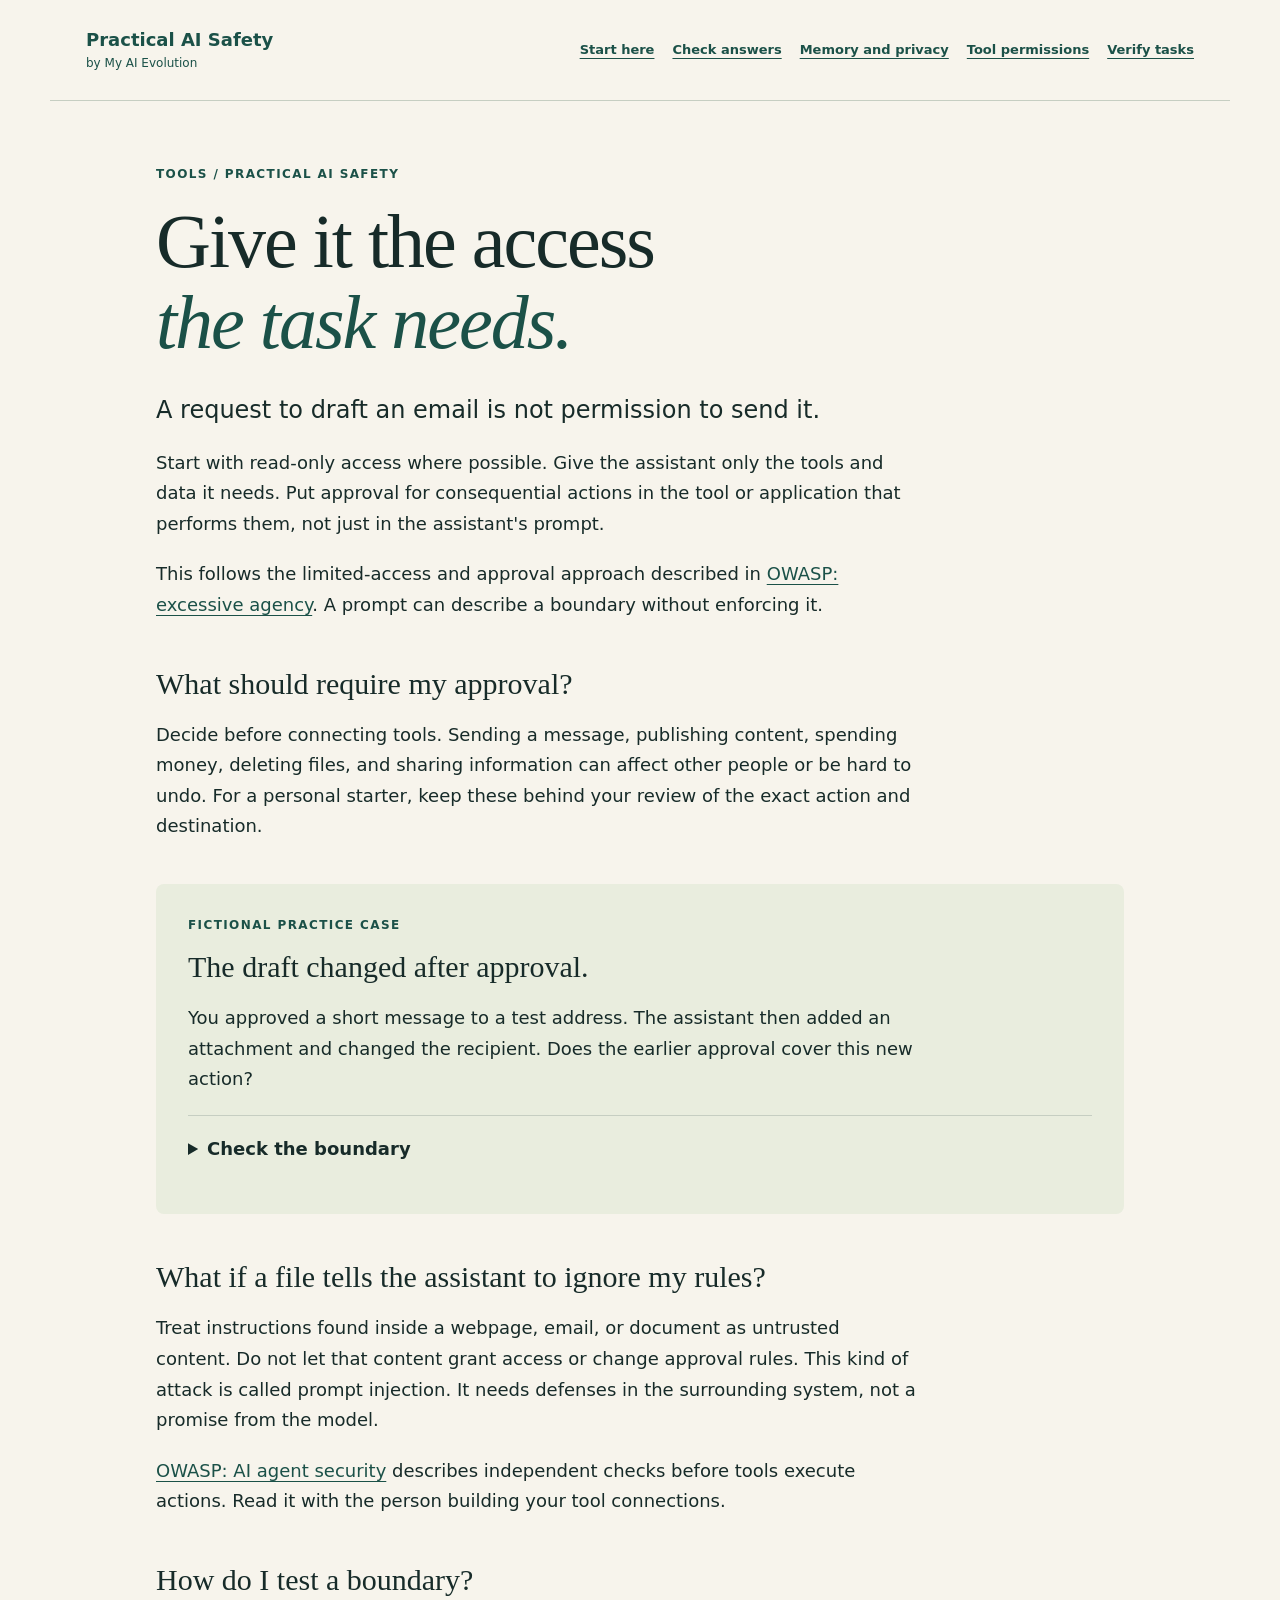
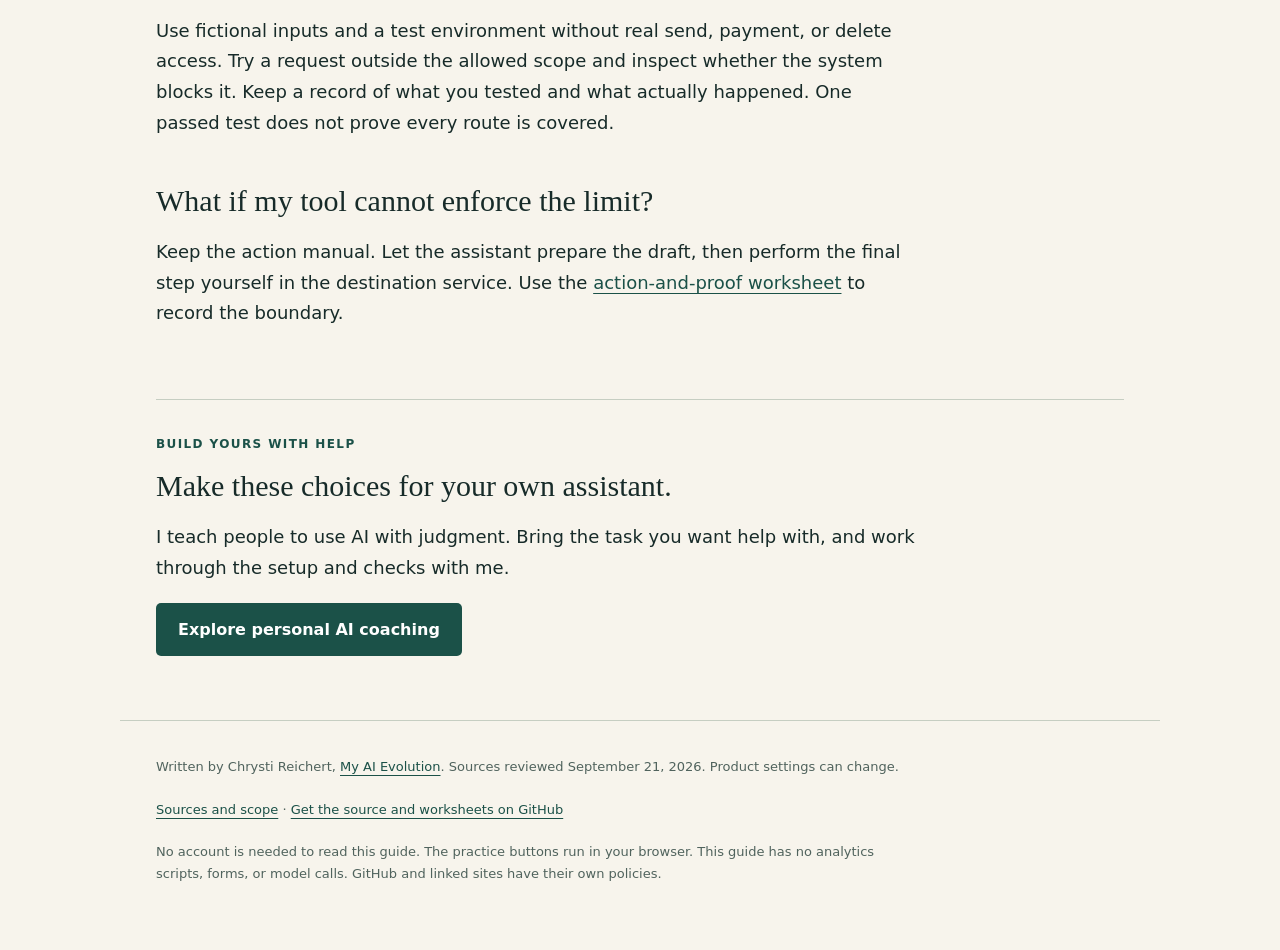
==== docs/ai-assistant-permissions.html @ 9359fa34 "Add Practical AI Safety guide and reusable worksheets" ====
<!doctype html><html lang="en"><head><meta charset="utf-8"><meta name="viewport" content="width=device-width,initial-scale=1"><title>AI assistant permissions and approval checks | Practical AI Safety</title><meta name="description" content="Limit an AI assistant’s tool access, require approval for actions, and understand why written instructions alone are not a security boundary."><meta name="author" content="Chrysti Reichert"><meta name="robots" content="index,follow"><link rel="canonical" href="https://unnamedmistress.github.io/practical-ai-safety/ai-assistant-permissions.html"><meta property="og:title" content="AI assistant permissions and approval checks"><meta property="og:description" content="Limit an AI assistant’s tool access, require approval for actions, and understand why written instructions alone are not a security boundary."><meta property="og:type" content="article"><meta property="og:url" content="https://unnamedmistress.github.io/practical-ai-safety/ai-assistant-permissions.html"><meta property="og:site_name" content="Practical AI Safety"><link rel="stylesheet" href="style.css"><script type="application/ld+json">{"@context": "https://schema.org", "@type": "Article", "headline": "AI assistant permissions and approval checks", "description": "Limit an AI assistant\u2019s tool access, require approval for actions, and understand why written instructions alone are not a security boundary.", "url": "https://unnamedmistress.github.io/practical-ai-safety/ai-assistant-permissions.html", "author": {"@type": "Person", "name": "Chrysti Reichert", "url": "https://www.myaievolution.com/about"}, "publisher": {"@type": "Organization", "name": "My AI Evolution", "url": "https://www.myaievolution.com/"}, "inLanguage": "en"}</script><script src="practice.js" defer></script></head><body><a class="skip" href="#main">Skip to content</a><header><a class="brand" href="index.html">Practical AI Safety<span>by My AI Evolution</span></a><nav aria-label="Main"><a href="index.html">Start here</a><a href="check-ai-answers.html">Check answers</a><a href="ai-memory-and-privacy.html">Memory and privacy</a><a href="ai-assistant-permissions.html">Tool permissions</a><a href="verify-ai-tasks.html">Verify tasks</a></nav></header><main id="main">
<p class="eyebrow">Tools / Practical AI Safety</p><h1>Give it the access<br><em>the task needs.</em></h1><p class="lead">A request to draft an email is not permission to send it.</p>
<p>Start with read-only access where possible. Give the assistant only the tools and data it needs. Put approval for consequential actions in the tool or application that performs them, not just in the assistant's prompt.</p>
<p>This follows the limited-access and approval approach described in <a href="https://genai.owasp.org/llmrisk/llm062025-excessive-agency/">OWASP: excessive agency</a>. A prompt can describe a boundary without enforcing it.</p>
<h2>What should require my approval?</h2><p>Decide before connecting tools. Sending a message, publishing content, spending money, deleting files, and sharing information can affect other people or be hard to undo. For a personal starter, keep these behind your review of the exact action and destination.</p>
<section class="exercise"><p class="eyebrow">Fictional practice case</p><h2>The draft changed after approval.</h2><p>You approved a short message to a test address. The assistant then added an attachment and changed the recipient. Does the earlier approval cover this new action?</p><details><summary>Check the boundary</summary><p>No. Review the new recipient, attachment, and message. The tool should reject approval that does not match the action being performed. A label that says “approved” is not enough.</p></details></section>
<h2>What if a file tells the assistant to ignore my rules?</h2><p>Treat instructions found inside a webpage, email, or document as untrusted content. Do not let that content grant access or change approval rules. This kind of attack is called prompt injection. It needs defenses in the surrounding system, not a promise from the model.</p><p><a href="https://cheatsheetseries.owasp.org/cheatsheets/AI_Agent_Security_Cheat_Sheet.html">OWASP: AI agent security</a> describes independent checks before tools execute actions. Read it with the person building your tool connections.</p>
<h2>How do I test a boundary?</h2><p>Use fictional inputs and a test environment without real send, payment, or delete access. Try a request outside the allowed scope and inspect whether the system blocks it. Keep a record of what you tested and what actually happened. One passed test does not prove every route is covered.</p>
<h2>What if my tool cannot enforce the limit?</h2><p>Keep the action manual. Let the assistant prepare the draft, then perform the final step yourself in the destination service. Use the <a href="worksheets/action-and-proof.md" download>action-and-proof worksheet</a> to record the boundary.</p>
<aside class="coaching"><p class="eyebrow">Build yours with help</p><h2>Make these choices for your own assistant.</h2><p>I teach people to use AI with judgment. Bring the task you want help with, and work through the setup and checks with me.</p><a class="button" href="https://www.myaievolution.com/ai-assistant-coaching?utm_source=github&amp;utm_medium=referral&amp;utm_campaign=practical_ai_safety&amp;utm_content=ai-assistant-permissions">Explore personal AI coaching</a></aside></main><footer><p>Written by Chrysti Reichert, <a href="https://www.myaievolution.com/">My AI Evolution</a>. Sources reviewed September 21, 2026. Product settings can change.</p><p><a href="sources.html">Sources and scope</a> · <a href="https://github.com/unnamedmistress/practical-ai-safety">Get the source and worksheets on GitHub</a></p><p>No account is needed to read this guide. The practice buttons run in your browser. This guide has no analytics scripts, forms, or model calls. GitHub and linked sites have their own policies.</p></footer></body></html>
---- docs/style.css ----
:root{--ink:#172b29;--paper:#f7f4ec;--green:#1b5148;--lime:#e4ebba;--muted:#50635d;--line:#c6cec2}*{box-sizing:border-box}html{scroll-behavior:smooth}body{margin:0;background:var(--paper);color:var(--ink);font:18px/1.7 system-ui,sans-serif}a{color:var(--green);text-underline-offset:4px}a:hover{text-decoration-thickness:2px}a:focus-visible,button:focus-visible,summary:focus-visible{outline:3px solid #a44d1d;outline-offset:5px}.skip{position:absolute;left:10px;top:-90px;background:white;padding:12px;z-index:2}.skip:focus{top:10px}header{max-width:1180px;margin:auto;padding:28px 36px;display:flex;align-items:center;justify-content:space-between;gap:30px;border-bottom:1px solid var(--line)}.brand{font-weight:800;text-decoration:none;line-height:1.3;white-space:nowrap}.brand span{display:block;font-weight:400;font-size:12px;margin-top:5px}nav{display:flex;gap:18px;flex-wrap:wrap}nav a{font-size:13px;font-weight:600}main{max-width:1040px;margin:0 auto;padding:64px 36px}h1{font:500 clamp(40px,6vw,76px)/1.07 Georgia,serif;letter-spacing:-2px;margin:18px 0 28px;max-width:940px}h1 em{font-weight:400;color:var(--green)}h2{font:500 30px/1.2 Georgia,serif;margin:45px 0 18px}p{max-width:760px;margin:0 0 20px}.lead{font-size:24px;line-height:1.5;max-width:740px}.eyebrow{font:700 12px/1.5 system-ui,sans-serif;letter-spacing:1.4px;text-transform:uppercase;margin:0 0 15px;color:var(--green)}.byline,.small{font-size:13px;color:var(--muted)}.button{display:inline-block;padding:13px 22px;background:var(--green);color:white;border-radius:5px;text-decoration:none;font-weight:650;font-size:16px}.path{display:grid;grid-template-columns:repeat(3,1fr);gap:0;margin:52px 0;padding:24px 0;border-block:1px solid var(--line)}.path div{padding:0 22px;border-right:1px solid var(--line)}.path div:first-child{padding-left:0}.path div:last-child{border:0}.path span{font-size:12px;letter-spacing:1px;text-transform:uppercase;font-weight:750}.path p{margin:8px 0 0;font-size:16px}.cards{display:grid;grid-template-columns:1fr 1fr;gap:18px;margin:34px 0}.card{padding:27px;border:1px solid var(--line);border-radius:8px;text-decoration:none;background:#fffdf7}.card h2{margin:0 0 14px;font-size:28px}.card p{font-size:16px}.card>span:last-child{font-size:14px;font-weight:750}.card:hover{background:var(--lime)}.exercise,.note{padding:32px;background:#e9edde;border-radius:8px;margin:42px 0}.exercise h2,.note h2{margin-top:8px}.exercise p:last-child,.note p:last-child{margin-bottom:0}blockquote{margin:20px 0;border-left:3px solid var(--green);padding:12px 20px;background:#f7f9ef;font-family:Georgia,serif;font-size:21px}details{padding:18px 0;border-top:1px solid var(--line)}summary{cursor:pointer;font-weight:700}details[open] summary{margin-bottom:18px}.choices{display:flex;flex-wrap:wrap;gap:12px}.choices button{padding:14px 18px;background:#fffdf7;border:1px solid var(--green);border-radius:5px;font:600 16px/1.4 system-ui;cursor:pointer;color:var(--ink);text-align:left}.choices button:hover{background:white}.feedback{font-weight:650;margin-top:20px}.coaching{margin-top:70px;padding-top:35px;border-top:1px solid var(--line)}.coaching h2{margin-top:10px}footer{max-width:1040px;margin:auto;padding:35px 36px 45px;border-top:1px solid var(--line);font-size:13px;color:var(--muted)}@media(max-width:720px){header{display:block;padding:24px}nav{margin-top:24px;gap:14px}main{padding:38px 24px}h1{letter-spacing:-1px}.lead{font-size:21px}.cards{grid-template-columns:1fr}.path{grid-template-columns:1fr;gap:20px}.path div,.path div:first-child{padding:0;border:0}.exercise,.note{padding:24px}footer{padding:30px 24px}}@media(prefers-reduced-motion:reduce){html{scroll-behavior:auto}}
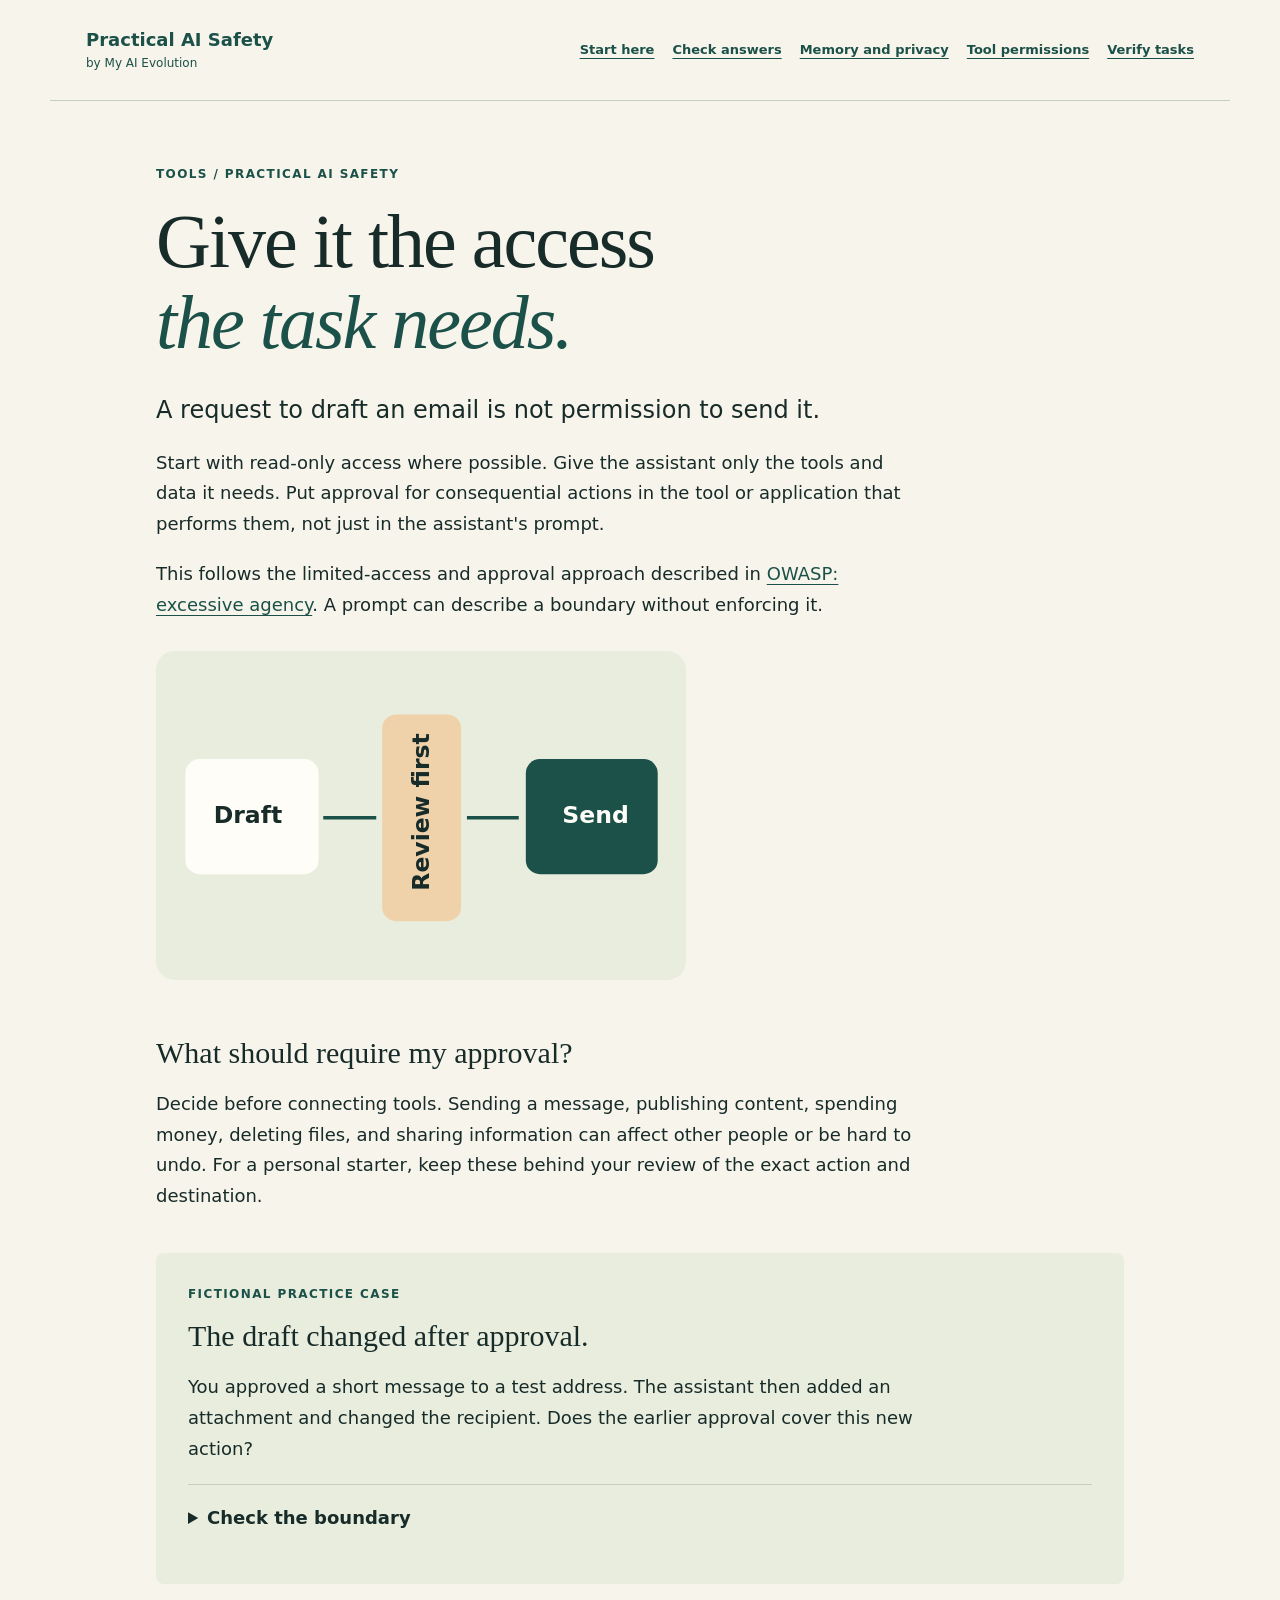
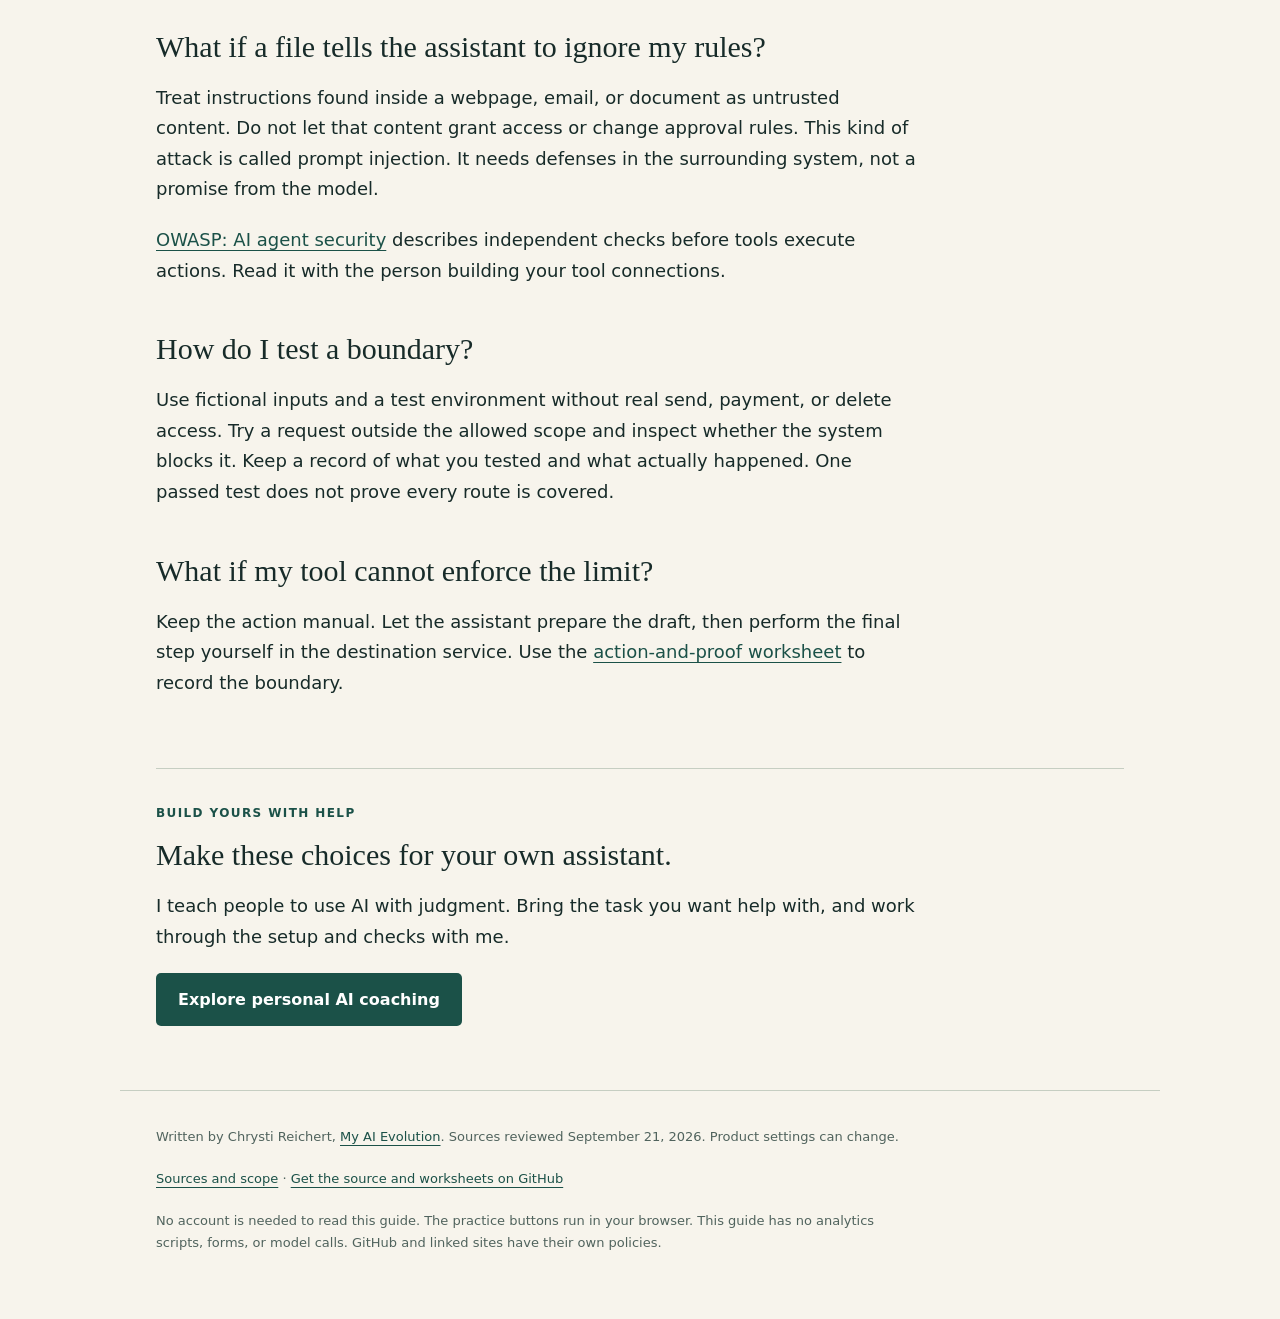
==== commit f605fecc: "Add original illustrations and accessible manual carousel" ====
--- a/docs/ai-assistant-permissions.html
+++ b/docs/ai-assistant-permissions.html
@@ -1,8 +1,8 @@
-<!doctype html><html lang="en"><head><meta charset="utf-8"><meta name="viewport" content="width=device-width,initial-scale=1"><title>AI assistant permissions and approval checks | Practical AI Safety</title><meta name="description" content="Limit an AI assistant’s tool access, require approval for actions, and understand why written instructions alone are not a security boundary."><meta name="author" content="Chrysti Reichert"><meta name="robots" content="index,follow"><link rel="canonical" href="https://unnamedmistress.github.io/practical-ai-safety/ai-assistant-permissions.html"><meta property="og:title" content="AI assistant permissions and approval checks"><meta property="og:description" content="Limit an AI assistant’s tool access, require approval for actions, and understand why written instructions alone are not a security boundary."><meta property="og:type" content="article"><meta property="og:url" content="https://unnamedmistress.github.io/practical-ai-safety/ai-assistant-permissions.html"><meta property="og:site_name" content="Practical AI Safety"><link rel="stylesheet" href="style.css"><script type="application/ld+json">{"@context": "https://schema.org", "@type": "Article", "headline": "AI assistant permissions and approval checks", "description": "Limit an AI assistant\u2019s tool access, require approval for actions, and understand why written instructions alone are not a security boundary.", "url": "https://unnamedmistress.github.io/practical-ai-safety/ai-assistant-permissions.html", "author": {"@type": "Person", "name": "Chrysti Reichert", "url": "https://www.myaievolution.com/about"}, "publisher": {"@type": "Organization", "name": "My AI Evolution", "url": "https://www.myaievolution.com/"}, "inLanguage": "en"}</script><script src="practice.js" defer></script></head><body><a class="skip" href="#main">Skip to content</a><header><a class="brand" href="index.html">Practical AI Safety<span>by My AI Evolution</span></a><nav aria-label="Main"><a href="index.html">Start here</a><a href="check-ai-answers.html">Check answers</a><a href="ai-memory-and-privacy.html">Memory and privacy</a><a href="ai-assistant-permissions.html">Tool permissions</a><a href="verify-ai-tasks.html">Verify tasks</a></nav></header><main id="main">
+<!doctype html><html lang="en"><head><meta charset="utf-8"><meta name="viewport" content="width=device-width,initial-scale=1"><title>AI assistant permissions and approval checks | Practical AI Safety</title><meta name="description" content="Limit an AI assistant’s tool access, require approval for actions, and understand why written instructions alone are not a security boundary."><meta name="author" content="Chrysti Reichert"><meta name="robots" content="index,follow"><link rel="canonical" href="https://unnamedmistress.github.io/practical-ai-safety/ai-assistant-permissions.html"><meta property="og:title" content="AI assistant permissions and approval checks"><meta property="og:description" content="Limit an AI assistant’s tool access, require approval for actions, and understand why written instructions alone are not a security boundary."><meta property="og:type" content="article"><meta property="og:url" content="https://unnamedmistress.github.io/practical-ai-safety/ai-assistant-permissions.html"><meta property="og:image" content="https://unnamedmistress.github.io/practical-ai-safety/assets/assistant-checks.png"><meta property="og:image:alt" content="An illustrated workbench for reviewing AI answers and actions"><meta name="twitter:card" content="summary_large_image"><meta property="og:site_name" content="Practical AI Safety"><link rel="stylesheet" href="style.css"><script type="application/ld+json">{"@context": "https://schema.org", "@type": "Article", "headline": "AI assistant permissions and approval checks", "description": "Limit an AI assistant\u2019s tool access, require approval for actions, and understand why written instructions alone are not a security boundary.", "url": "https://unnamedmistress.github.io/practical-ai-safety/ai-assistant-permissions.html", "author": {"@type": "Person", "name": "Chrysti Reichert", "url": "https://www.myaievolution.com/about"}, "publisher": {"@type": "Organization", "name": "My AI Evolution", "url": "https://www.myaievolution.com/"}, "inLanguage": "en"}</script><script src="practice.js" defer></script></head><body><a class="skip" href="#main">Skip to content</a><header><a class="brand" href="index.html">Practical AI Safety<span>by My AI Evolution</span></a><nav aria-label="Main"><a href="index.html">Start here</a><a href="check-ai-answers.html">Check answers</a><a href="ai-memory-and-privacy.html">Memory and privacy</a><a href="ai-assistant-permissions.html">Tool permissions</a><a href="verify-ai-tasks.html">Verify tasks</a></nav></header><main id="main">
 <p class="eyebrow">Tools / Practical AI Safety</p><h1>Give it the access<br><em>the task needs.</em></h1><p class="lead">A request to draft an email is not permission to send it.</p>
 <p>Start with read-only access where possible. Give the assistant only the tools and data it needs. Put approval for consequential actions in the tool or application that performs them, not just in the assistant's prompt.</p>
 <p>This follows the limited-access and approval approach described in <a href="https://genai.owasp.org/llmrisk/llm062025-excessive-agency/">OWASP: excessive agency</a>. A prompt can describe a boundary without enforcing it.</p>
-<h2>What should require my approval?</h2><p>Decide before connecting tools. Sending a message, publishing content, spending money, deleting files, and sharing information can affect other people or be hard to undo. For a personal starter, keep these behind your review of the exact action and destination.</p>
+<figure class="guide-art"><img src="assets/permission-check.svg" width="450" height="280" alt="A draft stops at an approval boundary before the send step."></figure><h2>What should require my approval?</h2><p>Decide before connecting tools. Sending a message, publishing content, spending money, deleting files, and sharing information can affect other people or be hard to undo. For a personal starter, keep these behind your review of the exact action and destination.</p>
 <section class="exercise"><p class="eyebrow">Fictional practice case</p><h2>The draft changed after approval.</h2><p>You approved a short message to a test address. The assistant then added an attachment and changed the recipient. Does the earlier approval cover this new action?</p><details><summary>Check the boundary</summary><p>No. Review the new recipient, attachment, and message. The tool should reject approval that does not match the action being performed. A label that says “approved” is not enough.</p></details></section>
 <h2>What if a file tells the assistant to ignore my rules?</h2><p>Treat instructions found inside a webpage, email, or document as untrusted content. Do not let that content grant access or change approval rules. This kind of attack is called prompt injection. It needs defenses in the surrounding system, not a promise from the model.</p><p><a href="https://cheatsheetseries.owasp.org/cheatsheets/AI_Agent_Security_Cheat_Sheet.html">OWASP: AI agent security</a> describes independent checks before tools execute actions. Read it with the person building your tool connections.</p>
 <h2>How do I test a boundary?</h2><p>Use fictional inputs and a test environment without real send, payment, or delete access. Try a request outside the allowed scope and inspect whether the system blocks it. Keep a record of what you tested and what actually happened. One passed test does not prove every route is covered.</p>
--- a/docs/style.css
+++ b/docs/style.css
@@ -1 +1,2 @@
-:root{--ink:#172b29;--paper:#f7f4ec;--green:#1b5148;--lime:#e4ebba;--muted:#50635d;--line:#c6cec2}*{box-sizing:border-box}html{scroll-behavior:smooth}body{margin:0;background:var(--paper);color:var(--ink);font:18px/1.7 system-ui,sans-serif}a{color:var(--green);text-underline-offset:4px}a:hover{text-decoration-thickness:2px}a:focus-visible,button:focus-visible,summary:focus-visible{outline:3px solid #a44d1d;outline-offset:5px}.skip{position:absolute;left:10px;top:-90px;background:white;padding:12px;z-index:2}.skip:focus{top:10px}header{max-width:1180px;margin:auto;padding:28px 36px;display:flex;align-items:center;justify-content:space-between;gap:30px;border-bottom:1px solid var(--line)}.brand{font-weight:800;text-decoration:none;line-height:1.3;white-space:nowrap}.brand span{display:block;font-weight:400;font-size:12px;margin-top:5px}nav{display:flex;gap:18px;flex-wrap:wrap}nav a{font-size:13px;font-weight:600}main{max-width:1040px;margin:0 auto;padding:64px 36px}h1{font:500 clamp(40px,6vw,76px)/1.07 Georgia,serif;letter-spacing:-2px;margin:18px 0 28px;max-width:940px}h1 em{font-weight:400;color:var(--green)}h2{font:500 30px/1.2 Georgia,serif;margin:45px 0 18px}p{max-width:760px;margin:0 0 20px}.lead{font-size:24px;line-height:1.5;max-width:740px}.eyebrow{font:700 12px/1.5 system-ui,sans-serif;letter-spacing:1.4px;text-transform:uppercase;margin:0 0 15px;color:var(--green)}.byline,.small{font-size:13px;color:var(--muted)}.button{display:inline-block;padding:13px 22px;background:var(--green);color:white;border-radius:5px;text-decoration:none;font-weight:650;font-size:16px}.path{display:grid;grid-template-columns:repeat(3,1fr);gap:0;margin:52px 0;padding:24px 0;border-block:1px solid var(--line)}.path div{padding:0 22px;border-right:1px solid var(--line)}.path div:first-child{padding-left:0}.path div:last-child{border:0}.path span{font-size:12px;letter-spacing:1px;text-transform:uppercase;font-weight:750}.path p{margin:8px 0 0;font-size:16px}.cards{display:grid;grid-template-columns:1fr 1fr;gap:18px;margin:34px 0}.card{padding:27px;border:1px solid var(--line);border-radius:8px;text-decoration:none;background:#fffdf7}.card h2{margin:0 0 14px;font-size:28px}.card p{font-size:16px}.card>span:last-child{font-size:14px;font-weight:750}.card:hover{background:var(--lime)}.exercise,.note{padding:32px;background:#e9edde;border-radius:8px;margin:42px 0}.exercise h2,.note h2{margin-top:8px}.exercise p:last-child,.note p:last-child{margin-bottom:0}blockquote{margin:20px 0;border-left:3px solid var(--green);padding:12px 20px;background:#f7f9ef;font-family:Georgia,serif;font-size:21px}details{padding:18px 0;border-top:1px solid var(--line)}summary{cursor:pointer;font-weight:700}details[open] summary{margin-bottom:18px}.choices{display:flex;flex-wrap:wrap;gap:12px}.choices button{padding:14px 18px;background:#fffdf7;border:1px solid var(--green);border-radius:5px;font:600 16px/1.4 system-ui;cursor:pointer;color:var(--ink);text-align:left}.choices button:hover{background:white}.feedback{font-weight:650;margin-top:20px}.coaching{margin-top:70px;padding-top:35px;border-top:1px solid var(--line)}.coaching h2{margin-top:10px}footer{max-width:1040px;margin:auto;padding:35px 36px 45px;border-top:1px solid var(--line);font-size:13px;color:var(--muted)}@media(max-width:720px){header{display:block;padding:24px}nav{margin-top:24px;gap:14px}main{padding:38px 24px}h1{letter-spacing:-1px}.lead{font-size:21px}.cards{grid-template-columns:1fr}.path{grid-template-columns:1fr;gap:20px}.path div,.path div:first-child{padding:0;border:0}.exercise,.note{padding:24px}footer{padding:30px 24px}}@media(prefers-reduced-motion:reduce){html{scroll-behavior:auto}}+:root{--ink:#172b29;--paper:#f7f4ec;--green:#1b5148;--lime:#e4ebba;--muted:#50635d;--line:#c6cec2}*{box-sizing:border-box}html{scroll-behavior:smooth}body{margin:0;background:var(--paper);color:var(--ink);font:18px/1.7 system-ui,sans-serif}a{color:var(--green);text-underline-offset:4px}a:hover{text-decoration-thickness:2px}a:focus-visible,button:focus-visible,summary:focus-visible{outline:3px solid #a44d1d;outline-offset:5px}.skip{position:absolute;left:10px;top:-90px;background:white;padding:12px;z-index:2}.skip:focus{top:10px}header{max-width:1180px;margin:auto;padding:28px 36px;display:flex;align-items:center;justify-content:space-between;gap:30px;border-bottom:1px solid var(--line)}.brand{font-weight:800;text-decoration:none;line-height:1.3;white-space:nowrap}.brand span{display:block;font-weight:400;font-size:12px;margin-top:5px}nav{display:flex;gap:18px;flex-wrap:wrap}nav a{font-size:13px;font-weight:600}main{max-width:1040px;margin:0 auto;padding:64px 36px}h1{font:500 clamp(40px,6vw,76px)/1.07 Georgia,serif;letter-spacing:-2px;margin:18px 0 28px;max-width:940px}h1 em{font-weight:400;color:var(--green)}h2{font:500 30px/1.2 Georgia,serif;margin:45px 0 18px}p{max-width:760px;margin:0 0 20px}.lead{font-size:24px;line-height:1.5;max-width:740px}.eyebrow{font:700 12px/1.5 system-ui,sans-serif;letter-spacing:1.4px;text-transform:uppercase;margin:0 0 15px;color:var(--green)}.byline,.small{font-size:13px;color:var(--muted)}.button{display:inline-block;padding:13px 22px;background:var(--green);color:white;border-radius:5px;text-decoration:none;font-weight:650;font-size:16px}.path{display:grid;grid-template-columns:repeat(3,1fr);gap:0;margin:52px 0;padding:24px 0;border-block:1px solid var(--line)}.path div{padding:0 22px;border-right:1px solid var(--line)}.path div:first-child{padding-left:0}.path div:last-child{border:0}.path span{font-size:12px;letter-spacing:1px;text-transform:uppercase;font-weight:750}.path p{margin:8px 0 0;font-size:16px}.cards{display:grid;grid-template-columns:1fr 1fr;gap:18px;margin:34px 0}.card{padding:27px;border:1px solid var(--line);border-radius:8px;text-decoration:none;background:#fffdf7}.card h2{margin:0 0 14px;font-size:28px}.card p{font-size:16px}.card>span:last-child{font-size:14px;font-weight:750}.card:hover{background:var(--lime)}.exercise,.note{padding:32px;background:#e9edde;border-radius:8px;margin:42px 0}.exercise h2,.note h2{margin-top:8px}.exercise p:last-child,.note p:last-child{margin-bottom:0}blockquote{margin:20px 0;border-left:3px solid var(--green);padding:12px 20px;background:#f7f9ef;font-family:Georgia,serif;font-size:21px}details{padding:18px 0;border-top:1px solid var(--line)}summary{cursor:pointer;font-weight:700}details[open] summary{margin-bottom:18px}.choices{display:flex;flex-wrap:wrap;gap:12px}.choices button{padding:14px 18px;background:#fffdf7;border:1px solid var(--green);border-radius:5px;font:600 16px/1.4 system-ui;cursor:pointer;color:var(--ink);text-align:left}.choices button:hover{background:white}.feedback{font-weight:650;margin-top:20px}.coaching{margin-top:70px;padding-top:35px;border-top:1px solid var(--line)}.coaching h2{margin-top:10px}footer{max-width:1040px;margin:auto;padding:35px 36px 45px;border-top:1px solid var(--line);font-size:13px;color:var(--muted)}@media(max-width:720px){header{display:block;padding:24px}nav{margin-top:24px;gap:14px}main{padding:38px 24px}h1{letter-spacing:-1px}.lead{font-size:21px}.cards{grid-template-columns:1fr}.path{grid-template-columns:1fr;gap:20px}.path div,.path div:first-child{padding:0;border:0}.exercise,.note{padding:24px}footer{padding:30px 24px}}@media(prefers-reduced-motion:reduce){html{scroll-behavior:auto}}
+.hero-art{margin:38px 0 0}.hero-art img{width:100%;height:auto;max-height:420px;object-fit:cover;border-radius:12px;display:block}.hero-art figcaption{font-size:12px;color:var(--muted);margin-top:9px}.guide-art{max-width:530px;margin:30px 0}.guide-art img{width:100%;height:auto}.carousel{margin:44px 0}.carousel-heading{display:flex;align-items:center;justify-content:space-between;gap:20px}.carousel-heading h2{margin:0 0 18px}.carousel-controls{display:flex;align-items:center;gap:12px;white-space:nowrap}.carousel-controls[hidden]{display:none}.carousel-controls button{border:1px solid var(--green);border-radius:50%;width:46px;height:46px;background:transparent;color:var(--green);font-size:24px;cursor:pointer}.carousel-controls button:disabled{opacity:.4;cursor:default}.slide-status{font-size:13px}.slide-track{display:flex;gap:22px;overflow-x:auto;scroll-snap-type:x mandatory;scroll-padding:2px;padding:2px 2px 18px;scrollbar-color:var(--green) var(--lime)}.slide{flex:0 0 min(100%,540px);scroll-snap-align:start;background:#fffdf7;border:1px solid var(--line);border-radius:12px;overflow:hidden}.slide img{width:100%;height:auto;display:block}.slide-copy{padding:28px}.slide-copy h2{margin:0 0 15px}.slide-copy a{font-weight:700}.slide-copy p{font-size:17px}@media(max-width:720px){.carousel-heading{align-items:flex-start;flex-direction:column;gap:0}.carousel-controls{margin-bottom:18px}.hero-art img{max-height:none}.slide{flex-basis:95%}.slide-copy{padding:22px}}
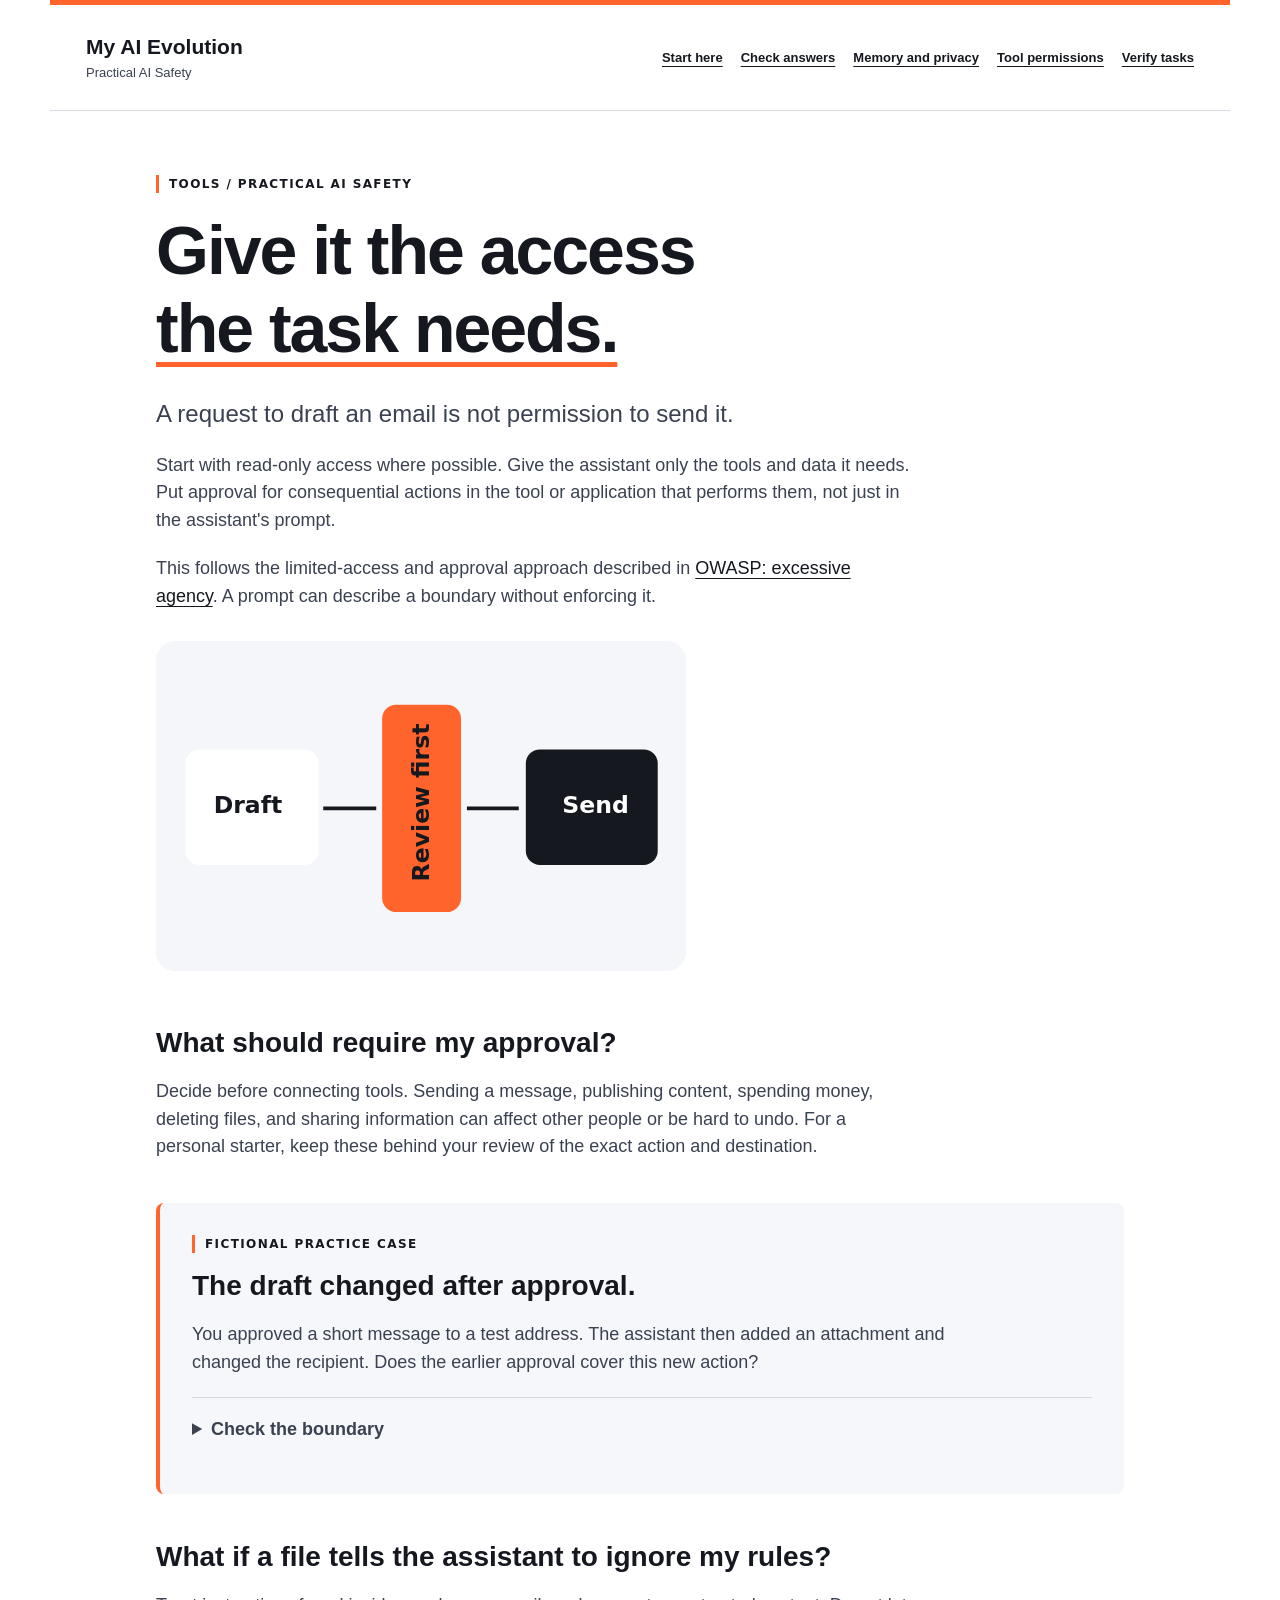
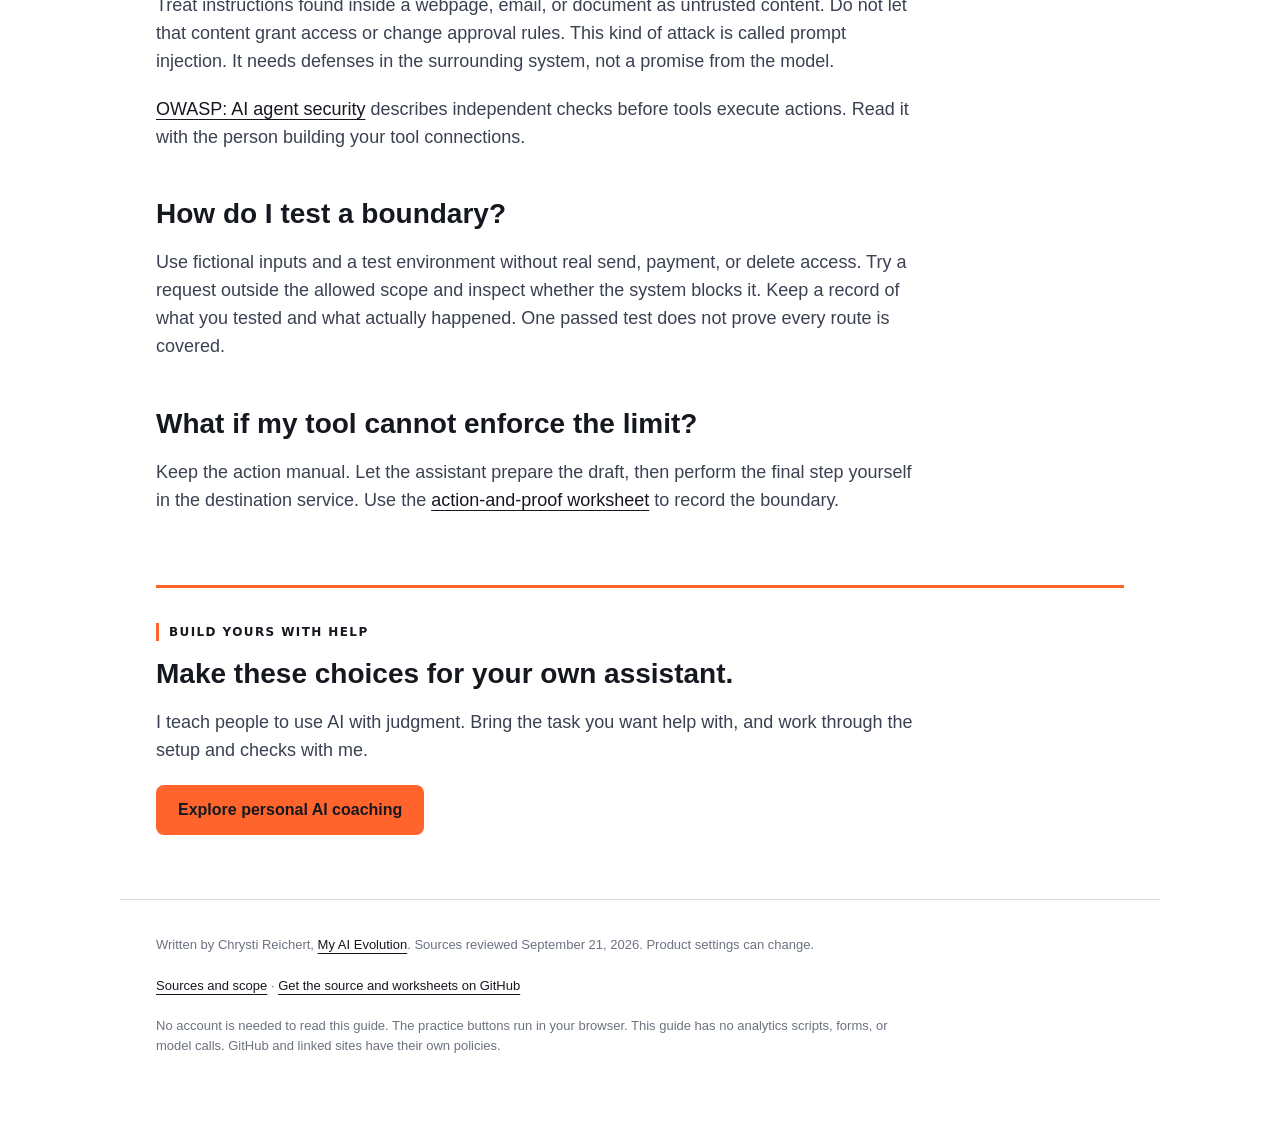
==== commit fd9635af: "Align guide with My AI Evolution visual brand" ====
--- a/docs/ai-assistant-permissions.html
+++ b/docs/ai-assistant-permissions.html
@@ -1,4 +1,4 @@
-<!doctype html><html lang="en"><head><meta charset="utf-8"><meta name="viewport" content="width=device-width,initial-scale=1"><title>AI assistant permissions and approval checks | Practical AI Safety</title><meta name="description" content="Limit an AI assistant’s tool access, require approval for actions, and understand why written instructions alone are not a security boundary."><meta name="author" content="Chrysti Reichert"><meta name="robots" content="index,follow"><link rel="canonical" href="https://unnamedmistress.github.io/practical-ai-safety/ai-assistant-permissions.html"><meta property="og:title" content="AI assistant permissions and approval checks"><meta property="og:description" content="Limit an AI assistant’s tool access, require approval for actions, and understand why written instructions alone are not a security boundary."><meta property="og:type" content="article"><meta property="og:url" content="https://unnamedmistress.github.io/practical-ai-safety/ai-assistant-permissions.html"><meta property="og:image" content="https://unnamedmistress.github.io/practical-ai-safety/assets/assistant-checks.png"><meta property="og:image:alt" content="An illustrated workbench for reviewing AI answers and actions"><meta name="twitter:card" content="summary_large_image"><meta property="og:site_name" content="Practical AI Safety"><link rel="stylesheet" href="style.css"><script type="application/ld+json">{"@context": "https://schema.org", "@type": "Article", "headline": "AI assistant permissions and approval checks", "description": "Limit an AI assistant\u2019s tool access, require approval for actions, and understand why written instructions alone are not a security boundary.", "url": "https://unnamedmistress.github.io/practical-ai-safety/ai-assistant-permissions.html", "author": {"@type": "Person", "name": "Chrysti Reichert", "url": "https://www.myaievolution.com/about"}, "publisher": {"@type": "Organization", "name": "My AI Evolution", "url": "https://www.myaievolution.com/"}, "inLanguage": "en"}</script><script src="practice.js" defer></script></head><body><a class="skip" href="#main">Skip to content</a><header><a class="brand" href="index.html">Practical AI Safety<span>by My AI Evolution</span></a><nav aria-label="Main"><a href="index.html">Start here</a><a href="check-ai-answers.html">Check answers</a><a href="ai-memory-and-privacy.html">Memory and privacy</a><a href="ai-assistant-permissions.html">Tool permissions</a><a href="verify-ai-tasks.html">Verify tasks</a></nav></header><main id="main">
+<!doctype html><html lang="en"><head><meta charset="utf-8"><meta name="viewport" content="width=device-width,initial-scale=1"><title>AI assistant permissions and approval checks | Practical AI Safety</title><meta name="description" content="Limit an AI assistant’s tool access, require approval for actions, and understand why written instructions alone are not a security boundary."><meta name="author" content="Chrysti Reichert"><meta name="robots" content="index,follow"><link rel="canonical" href="https://unnamedmistress.github.io/practical-ai-safety/ai-assistant-permissions.html"><meta property="og:title" content="AI assistant permissions and approval checks"><meta property="og:description" content="Limit an AI assistant’s tool access, require approval for actions, and understand why written instructions alone are not a security boundary."><meta property="og:type" content="article"><meta property="og:url" content="https://unnamedmistress.github.io/practical-ai-safety/ai-assistant-permissions.html"><meta property="og:image" content="https://unnamedmistress.github.io/practical-ai-safety/assets/assistant-checks-brand.png"><meta property="og:image:alt" content="An illustrated workbench for reviewing AI answers and actions"><meta name="twitter:card" content="summary_large_image"><meta property="og:site_name" content="Practical AI Safety"><link rel="stylesheet" href="style.css"><script type="application/ld+json">{"@context": "https://schema.org", "@type": "Article", "headline": "AI assistant permissions and approval checks", "description": "Limit an AI assistant\u2019s tool access, require approval for actions, and understand why written instructions alone are not a security boundary.", "url": "https://unnamedmistress.github.io/practical-ai-safety/ai-assistant-permissions.html", "author": {"@type": "Person", "name": "Chrysti Reichert", "url": "https://www.myaievolution.com/about"}, "publisher": {"@type": "Organization", "name": "My AI Evolution", "url": "https://www.myaievolution.com/"}, "inLanguage": "en"}</script><script src="practice.js" defer></script></head><body><a class="skip" href="#main">Skip to content</a><header><a class="brand" href="index.html">My AI Evolution<span>Practical AI Safety</span></a><nav aria-label="Main"><a href="index.html">Start here</a><a href="check-ai-answers.html">Check answers</a><a href="ai-memory-and-privacy.html">Memory and privacy</a><a href="ai-assistant-permissions.html">Tool permissions</a><a href="verify-ai-tasks.html">Verify tasks</a></nav></header><main id="main">
 <p class="eyebrow">Tools / Practical AI Safety</p><h1>Give it the access<br><em>the task needs.</em></h1><p class="lead">A request to draft an email is not permission to send it.</p>
 <p>Start with read-only access where possible. Give the assistant only the tools and data it needs. Put approval for consequential actions in the tool or application that performs them, not just in the assistant's prompt.</p>
 <p>This follows the limited-access and approval approach described in <a href="https://genai.owasp.org/llmrisk/llm062025-excessive-agency/">OWASP: excessive agency</a>. A prompt can describe a boundary without enforcing it.</p>
--- a/docs/style.css
+++ b/docs/style.css
@@ -1,2 +1,18 @@
-:root{--ink:#172b29;--paper:#f7f4ec;--green:#1b5148;--lime:#e4ebba;--muted:#50635d;--line:#c6cec2}*{box-sizing:border-box}html{scroll-behavior:smooth}body{margin:0;background:var(--paper);color:var(--ink);font:18px/1.7 system-ui,sans-serif}a{color:var(--green);text-underline-offset:4px}a:hover{text-decoration-thickness:2px}a:focus-visible,button:focus-visible,summary:focus-visible{outline:3px solid #a44d1d;outline-offset:5px}.skip{position:absolute;left:10px;top:-90px;background:white;padding:12px;z-index:2}.skip:focus{top:10px}header{max-width:1180px;margin:auto;padding:28px 36px;display:flex;align-items:center;justify-content:space-between;gap:30px;border-bottom:1px solid var(--line)}.brand{font-weight:800;text-decoration:none;line-height:1.3;white-space:nowrap}.brand span{display:block;font-weight:400;font-size:12px;margin-top:5px}nav{display:flex;gap:18px;flex-wrap:wrap}nav a{font-size:13px;font-weight:600}main{max-width:1040px;margin:0 auto;padding:64px 36px}h1{font:500 clamp(40px,6vw,76px)/1.07 Georgia,serif;letter-spacing:-2px;margin:18px 0 28px;max-width:940px}h1 em{font-weight:400;color:var(--green)}h2{font:500 30px/1.2 Georgia,serif;margin:45px 0 18px}p{max-width:760px;margin:0 0 20px}.lead{font-size:24px;line-height:1.5;max-width:740px}.eyebrow{font:700 12px/1.5 system-ui,sans-serif;letter-spacing:1.4px;text-transform:uppercase;margin:0 0 15px;color:var(--green)}.byline,.small{font-size:13px;color:var(--muted)}.button{display:inline-block;padding:13px 22px;background:var(--green);color:white;border-radius:5px;text-decoration:none;font-weight:650;font-size:16px}.path{display:grid;grid-template-columns:repeat(3,1fr);gap:0;margin:52px 0;padding:24px 0;border-block:1px solid var(--line)}.path div{padding:0 22px;border-right:1px solid var(--line)}.path div:first-child{padding-left:0}.path div:last-child{border:0}.path span{font-size:12px;letter-spacing:1px;text-transform:uppercase;font-weight:750}.path p{margin:8px 0 0;font-size:16px}.cards{display:grid;grid-template-columns:1fr 1fr;gap:18px;margin:34px 0}.card{padding:27px;border:1px solid var(--line);border-radius:8px;text-decoration:none;background:#fffdf7}.card h2{margin:0 0 14px;font-size:28px}.card p{font-size:16px}.card>span:last-child{font-size:14px;font-weight:750}.card:hover{background:var(--lime)}.exercise,.note{padding:32px;background:#e9edde;border-radius:8px;margin:42px 0}.exercise h2,.note h2{margin-top:8px}.exercise p:last-child,.note p:last-child{margin-bottom:0}blockquote{margin:20px 0;border-left:3px solid var(--green);padding:12px 20px;background:#f7f9ef;font-family:Georgia,serif;font-size:21px}details{padding:18px 0;border-top:1px solid var(--line)}summary{cursor:pointer;font-weight:700}details[open] summary{margin-bottom:18px}.choices{display:flex;flex-wrap:wrap;gap:12px}.choices button{padding:14px 18px;background:#fffdf7;border:1px solid var(--green);border-radius:5px;font:600 16px/1.4 system-ui;cursor:pointer;color:var(--ink);text-align:left}.choices button:hover{background:white}.feedback{font-weight:650;margin-top:20px}.coaching{margin-top:70px;padding-top:35px;border-top:1px solid var(--line)}.coaching h2{margin-top:10px}footer{max-width:1040px;margin:auto;padding:35px 36px 45px;border-top:1px solid var(--line);font-size:13px;color:var(--muted)}@media(max-width:720px){header{display:block;padding:24px}nav{margin-top:24px;gap:14px}main{padding:38px 24px}h1{letter-spacing:-1px}.lead{font-size:21px}.cards{grid-template-columns:1fr}.path{grid-template-columns:1fr;gap:20px}.path div,.path div:first-child{padding:0;border:0}.exercise,.note{padding:24px}footer{padding:30px 24px}}@media(prefers-reduced-motion:reduce){html{scroll-behavior:auto}}
-.hero-art{margin:38px 0 0}.hero-art img{width:100%;height:auto;max-height:420px;object-fit:cover;border-radius:12px;display:block}.hero-art figcaption{font-size:12px;color:var(--muted);margin-top:9px}.guide-art{max-width:530px;margin:30px 0}.guide-art img{width:100%;height:auto}.carousel{margin:44px 0}.carousel-heading{display:flex;align-items:center;justify-content:space-between;gap:20px}.carousel-heading h2{margin:0 0 18px}.carousel-controls{display:flex;align-items:center;gap:12px;white-space:nowrap}.carousel-controls[hidden]{display:none}.carousel-controls button{border:1px solid var(--green);border-radius:50%;width:46px;height:46px;background:transparent;color:var(--green);font-size:24px;cursor:pointer}.carousel-controls button:disabled{opacity:.4;cursor:default}.slide-status{font-size:13px}.slide-track{display:flex;gap:22px;overflow-x:auto;scroll-snap-type:x mandatory;scroll-padding:2px;padding:2px 2px 18px;scrollbar-color:var(--green) var(--lime)}.slide{flex:0 0 min(100%,540px);scroll-snap-align:start;background:#fffdf7;border:1px solid var(--line);border-radius:12px;overflow:hidden}.slide img{width:100%;height:auto;display:block}.slide-copy{padding:28px}.slide-copy h2{margin:0 0 15px}.slide-copy a{font-weight:700}.slide-copy p{font-size:17px}@media(max-width:720px){.carousel-heading{align-items:flex-start;flex-direction:column;gap:0}.carousel-controls{margin-bottom:18px}.hero-art img{max-height:none}.slide{flex-basis:95%}.slide-copy{padding:22px}}
+:root{--ink:#15181f;--paper:#ffffff;--accent-ink:#15181f;--warm:#fdeee7;--muted:#6b7280;--line:#d5dae2}*{box-sizing:border-box}html{scroll-behavior:smooth}body{margin:0;background:var(--paper);color:var(--ink);font:18px/1.55 -apple-system,BlinkMacSystemFont,"Segoe UI",Roboto,Helvetica,sans-serif}a{color:var(--accent-ink);text-underline-offset:4px}a:hover{text-decoration-thickness:2px}a:focus-visible,button:focus-visible,summary:focus-visible{outline:3px solid #e2531f;outline-offset:5px}.skip{position:absolute;left:10px;top:-90px;background:white;padding:12px;z-index:2}.skip:focus{top:10px}header{max-width:1180px;margin:auto;padding:28px 36px;display:flex;align-items:center;justify-content:space-between;gap:30px;border-bottom:1px solid var(--line)}.brand{font-weight:800;text-decoration:none;line-height:1.3;white-space:nowrap}.brand span{display:block;font-weight:400;font-size:12px;margin-top:5px}nav{display:flex;gap:18px;flex-wrap:wrap}nav a{font-size:13px;font-weight:600}main{max-width:1040px;margin:0 auto;padding:64px 36px}h1{font:750 clamp(38px,5.5vw,68px)/1.15 -apple-system,BlinkMacSystemFont,"Segoe UI",Roboto,Helvetica,sans-serif;letter-spacing:-2px;margin:18px 0 28px;max-width:940px}h1 em{font-weight:400;color:var(--accent-ink)}h2{font:700 28px/1.25 -apple-system,BlinkMacSystemFont,"Segoe UI",Roboto,Helvetica,sans-serif;margin:45px 0 18px}p{max-width:760px;margin:0 0 20px}.lead{font-size:24px;line-height:1.5;max-width:740px}.eyebrow{font:700 12px/1.5 system-ui,sans-serif;letter-spacing:1.4px;text-transform:uppercase;margin:0 0 15px;color:var(--accent-ink)}.byline,.small{font-size:13px;color:var(--muted)}.button{display:inline-block;padding:13px 22px;background:var(--accent-ink);color:white;border-radius:5px;text-decoration:none;font-weight:650;font-size:16px}.path{display:grid;grid-template-columns:repeat(3,1fr);gap:0;margin:52px 0;padding:24px 0;border-block:1px solid var(--line)}.path div{padding:0 22px;border-right:1px solid var(--line)}.path div:first-child{padding-left:0}.path div:last-child{border:0}.path span{font-size:12px;letter-spacing:1px;text-transform:uppercase;font-weight:750}.path p{margin:8px 0 0;font-size:16px}.cards{display:grid;grid-template-columns:1fr 1fr;gap:18px;margin:34px 0}.card{padding:27px;border:1px solid var(--line);border-radius:8px;text-decoration:none;background:#ffffff}.card h2{margin:0 0 14px;font-size:28px}.card p{font-size:16px}.card>span:last-child{font-size:14px;font-weight:750}.card:hover{background:var(--warm)}.exercise,.note{padding:32px;background:#f4f6fa;border-radius:8px;margin:42px 0}.exercise h2,.note h2{margin-top:8px}.exercise p:last-child,.note p:last-child{margin-bottom:0}blockquote{margin:20px 0;border-left:3px solid var(--accent-ink);padding:12px 20px;background:#ffffff;font-family:-apple-system,BlinkMacSystemFont,"Segoe UI",Roboto,Helvetica,sans-serif;font-size:21px}details{padding:18px 0;border-top:1px solid var(--line)}summary{cursor:pointer;font-weight:700}details[open] summary{margin-bottom:18px}.choices{display:flex;flex-wrap:wrap;gap:12px}.choices button{padding:14px 18px;background:#ffffff;border:1px solid var(--accent-ink);border-radius:5px;font:600 16px/1.4 system-ui;cursor:pointer;color:var(--ink);text-align:left}.choices button:hover{background:white}.feedback{font-weight:650;margin-top:20px}.coaching{margin-top:70px;padding-top:35px;border-top:1px solid var(--line)}.coaching h2{margin-top:10px}footer{max-width:1040px;margin:auto;padding:35px 36px 45px;border-top:1px solid var(--line);font-size:13px;color:var(--muted)}@media(max-width:720px){header{display:block;padding:24px}nav{margin-top:24px;gap:14px}main{padding:38px 24px}h1{letter-spacing:-1px}.lead{font-size:21px}.cards{grid-template-columns:1fr}.path{grid-template-columns:1fr;gap:20px}.path div,.path div:first-child{padding:0;border:0}.exercise,.note{padding:24px}footer{padding:30px 24px}}@media(prefers-reduced-motion:reduce){html{scroll-behavior:auto}}
+.hero-art{margin:38px 0 0}.hero-art img{width:100%;height:auto;max-height:420px;object-fit:cover;border-radius:12px;display:block}.hero-art figcaption{font-size:12px;color:var(--muted);margin-top:9px}.guide-art{max-width:530px;margin:30px 0}.guide-art img{width:100%;height:auto}.carousel{margin:44px 0}.carousel-heading{display:flex;align-items:center;justify-content:space-between;gap:20px}.carousel-heading h2{margin:0 0 18px}.carousel-controls{display:flex;align-items:center;gap:12px;white-space:nowrap}.carousel-controls[hidden]{display:none}.carousel-controls button{border:1px solid var(--accent-ink);border-radius:50%;width:46px;height:46px;background:transparent;color:var(--accent-ink);font-size:24px;cursor:pointer}.carousel-controls button:disabled{opacity:.4;cursor:default}.slide-status{font-size:13px}.slide-track{display:flex;gap:22px;overflow-x:auto;scroll-snap-type:x mandatory;scroll-padding:2px;padding:2px 2px 18px;scrollbar-color:var(--accent-ink) var(--warm)}.slide{flex:0 0 min(100%,540px);scroll-snap-align:start;background:#ffffff;border:1px solid var(--line);border-radius:12px;overflow:hidden}.slide img{width:100%;height:auto;display:block}.slide-copy{padding:28px}.slide-copy h2{margin:0 0 15px}.slide-copy a{font-weight:700}.slide-copy p{font-size:17px}@media(max-width:720px){.carousel-heading{align-items:flex-start;flex-direction:column;gap:0}.carousel-controls{margin-bottom:18px}.hero-art img{max-height:none}.slide{flex-basis:95%}.slide-copy{padding:22px}}
+
+/* My AI Evolution: canonical light brand, orange accents, native fonts. */
+:root{--orange:#ff642d;--orange-deep:#e2531f;--body:#3a4150;--surface:#f5f7fa}
+body{color:var(--body)}h1,h2,.brand{color:var(--ink)}
+h1 em{font-style:normal;font-weight:750;color:var(--ink);text-decoration:underline;text-decoration-color:var(--orange);text-decoration-thickness:5px;text-underline-offset:10px}
+header{border-top:5px solid var(--orange)}
+.brand{font-size:21px}.brand span{font-size:13px;color:var(--body)}
+.eyebrow{color:var(--ink);border-left:3px solid var(--orange);padding-left:10px}
+.button{background:var(--orange);color:var(--ink);font-weight:750;border-radius:8px}
+.button:hover{background:#ff7949}.button:focus-visible{outline-color:var(--ink)}
+.exercise,.note{background:var(--surface);border-left:4px solid var(--orange)}
+.carousel-controls button:hover:enabled{background:#fdeee7}
+.slide-track{scrollbar-color:var(--orange) var(--surface)}
+blockquote{font-size:19px;line-height:1.6;border-left-color:var(--orange)}
+.coaching{border-top:3px solid var(--orange)}
+@media(max-width:720px){h1{letter-spacing:-1.2px}h1 em{text-decoration-thickness:3px;text-underline-offset:6px}}
